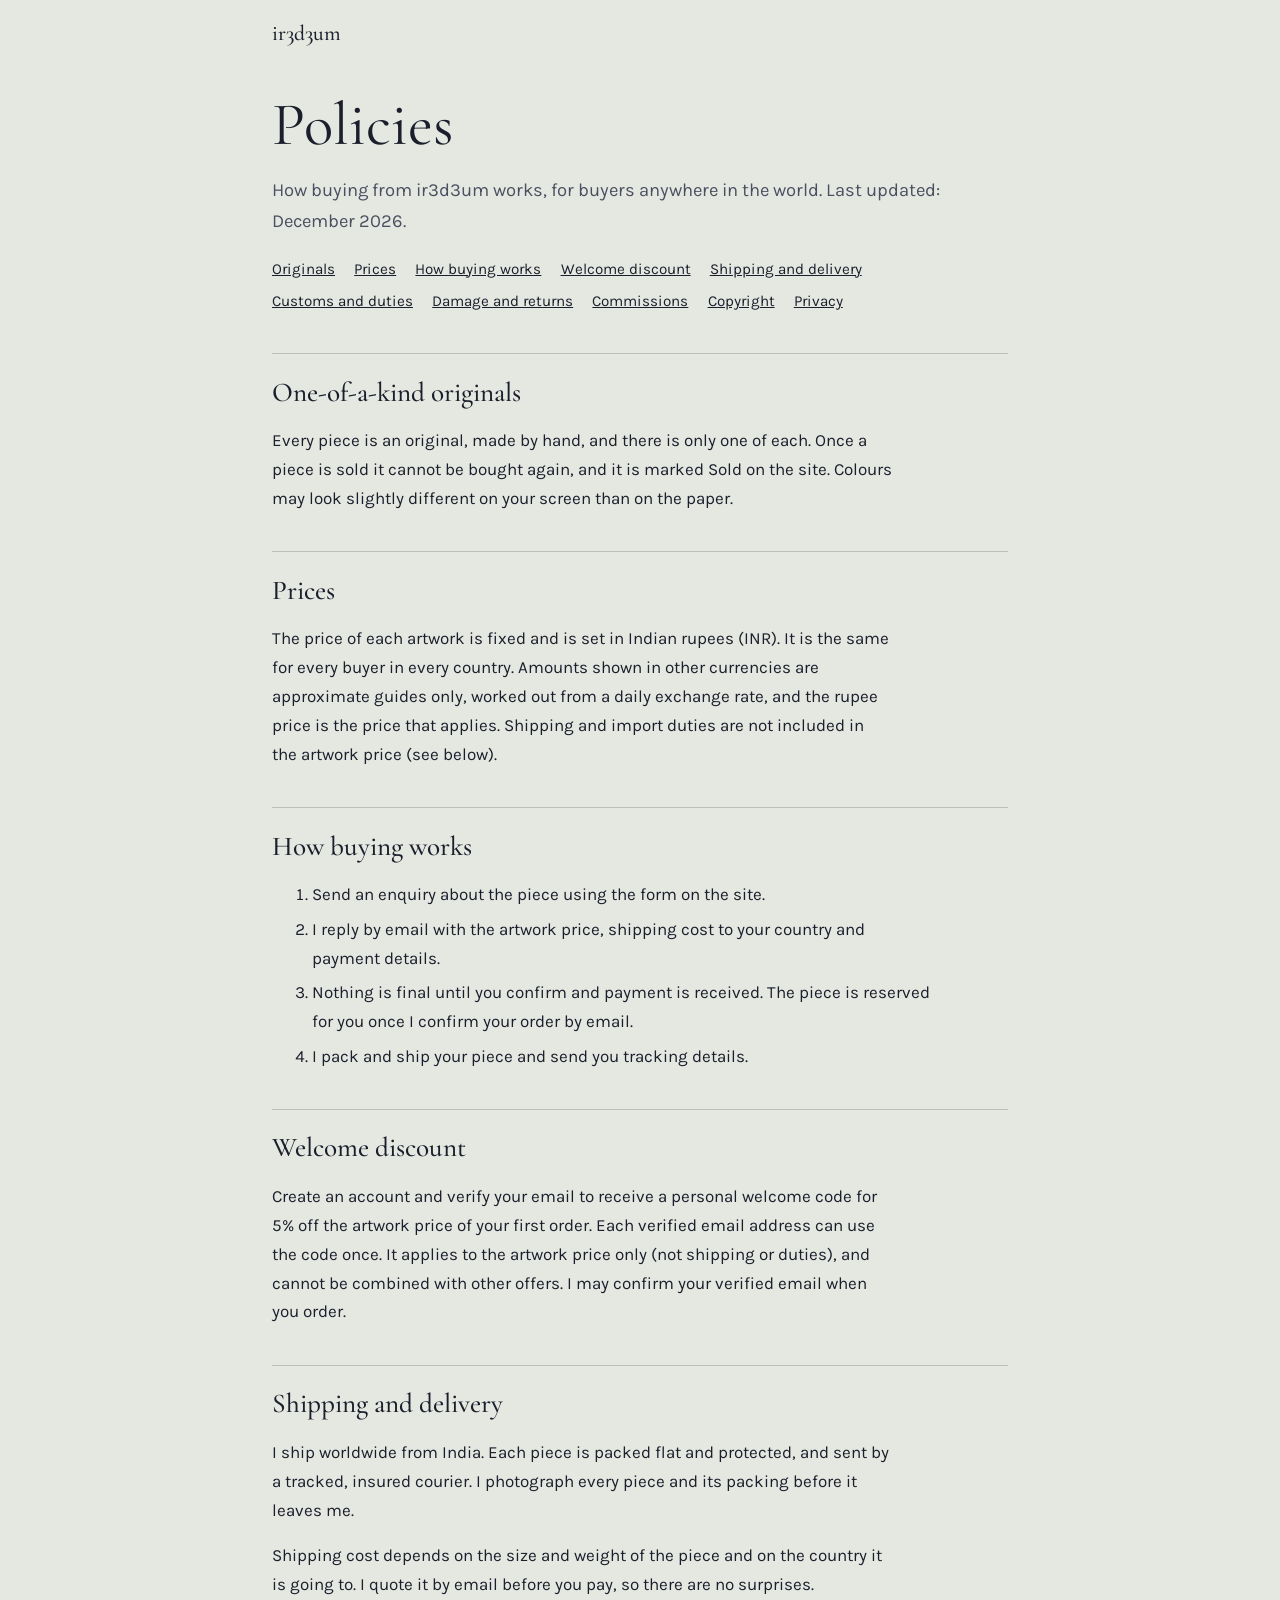
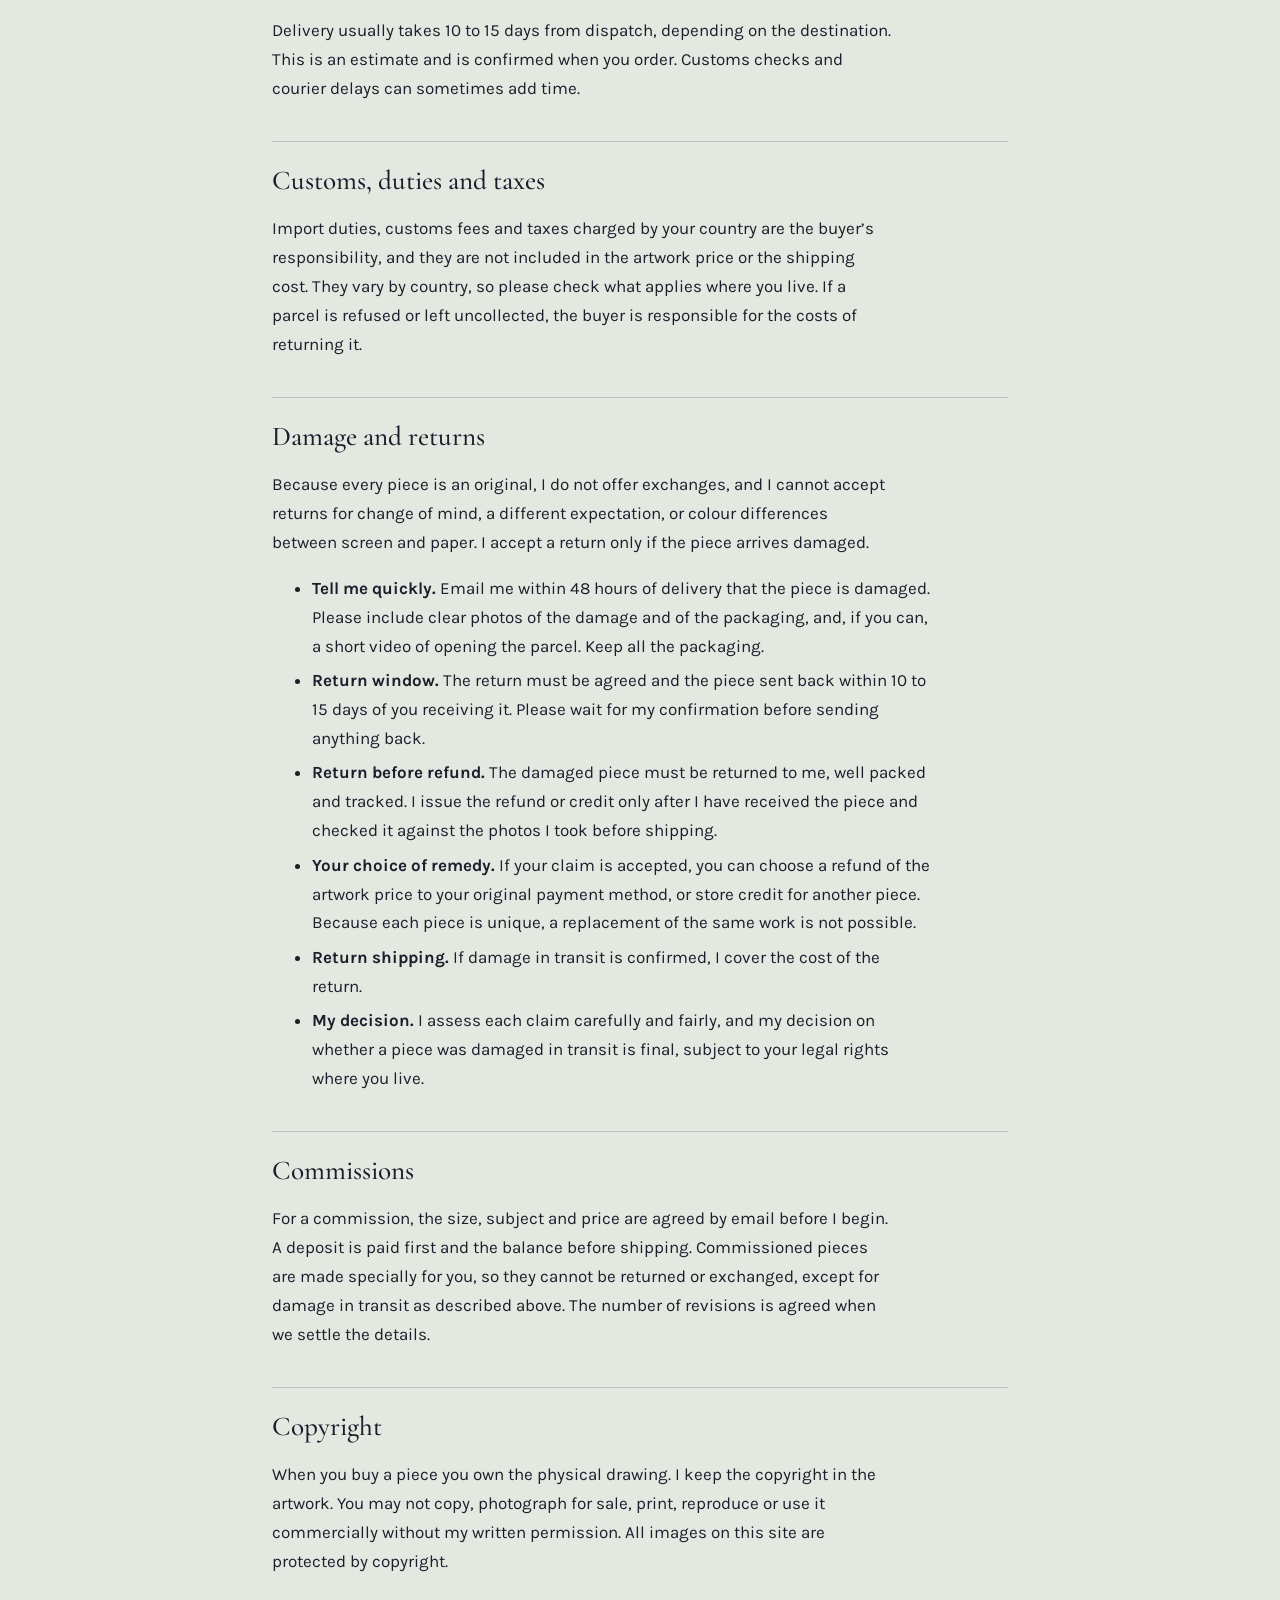
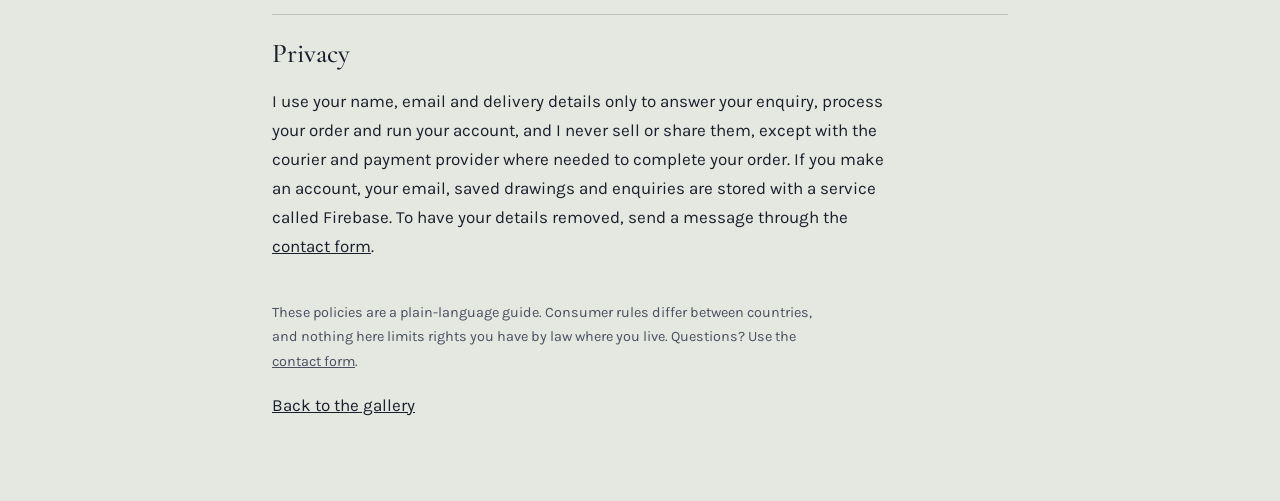
==== policies.html @ 34ef4c27 "Add ir3d3um website: gallery, admin page, inbox bot, accounts, policies" ====
<!DOCTYPE html>
<html lang="en"><head><meta charset="utf-8"><meta name="viewport" content="width=device-width,initial-scale=1">
<title>Policies | ir3d3um</title>
<link rel="preconnect" href="https://fonts.googleapis.com"><link rel="preconnect" href="https://fonts.gstatic.com" crossorigin>
<link href="https://fonts.googleapis.com/css2?family=Cormorant+Garamond:ital,wght@0,400;0,500;1,400&family=Karla:wght@400;500&display=swap" rel="stylesheet">
<style>
:root{--paper:#e5e7e1;--paper-2:#dcdfd8;--ink:#1a1f2b;--ink-soft:#4a5060;--seal:#a3322b;--line:#1a1f2b33;--serif:"Cormorant Garamond",Georgia,serif;--sans:"Karla",system-ui,sans-serif;color-scheme:light}
@media(prefers-color-scheme:dark){:root{--paper:#15181f;--paper-2:#1c2029;--ink:#e6e4dc;--ink-soft:#a5a9b4;--seal:#d4655c;--line:#e6e4dc33;color-scheme:dark}}
*{box-sizing:border-box}body{margin:0;background:var(--paper);color:var(--ink);font:400 1.0625rem/1.7 var(--sans);padding:0 1.25rem 4rem}
main{max-width:46rem;margin:0 auto}a{color:inherit}:focus-visible{outline:2px solid var(--seal);outline-offset:3px}
header{padding:1.25rem 0}header a{font:500 1.35rem var(--serif);text-decoration:none}
h1{font:400 clamp(2.4rem,8vw,3.8rem)/1.05 var(--serif);margin:1.5rem 0 .5rem}
h2{font:500 1.7rem/1.2 var(--serif);margin:2.4rem 0 .5rem;padding-top:1.4rem;border-top:1px solid var(--line)}
p,li{max-width:62ch}li{margin:.35rem 0}.lede{color:var(--ink-soft);font-size:1.15rem}.note{color:var(--ink-soft);font-size:.9rem;margin-top:2.5rem}
nav.toc{display:flex;flex-wrap:wrap;gap:.4rem 1.2rem;margin:1.2rem 0 0;font-size:.95rem}
</style></head><body><main>
<header><a href="index.html">ir3d3um</a></header>
<h1>Policies</h1>
<p class="lede">How buying from ir3d3um works, for buyers anywhere in the world. Last updated: <span id="upd">2026</span>.</p>
<nav class="toc" aria-label="Policy sections"><a href="#originals">Originals</a><a href="#prices">Prices</a><a href="#buying">How buying works</a><a href="#welcome">Welcome discount</a><a href="#shipping">Shipping and delivery</a><a href="#duties">Customs and duties</a><a href="#returns">Damage and returns</a><a href="#commissions">Commissions</a><a href="#copyright">Copyright</a><a href="#privacy">Privacy</a></nav>

<h2 id="originals">One-of-a-kind originals</h2>
<p>Every piece is an original, made by hand, and there is only one of each. Once a piece is sold it cannot be bought again, and it is marked Sold on the site. Colours may look slightly different on your screen than on the paper.</p>

<h2 id="prices">Prices</h2>
<p>The price of each artwork is fixed and is set in Indian rupees (INR). It is the same for every buyer in every country. Amounts shown in other currencies are approximate guides only, worked out from a daily exchange rate, and the rupee price is the price that applies. Shipping and import duties are not included in the artwork price (see below).</p>

<h2 id="buying">How buying works</h2>
<ol><li>Send an enquiry about the piece using the form on the site.</li>
<li>I reply by email with the artwork price, shipping cost to your country and payment details.</li>
<li>Nothing is final until you confirm and payment is received. The piece is reserved for you once I confirm your order by email.</li>
<li>I pack and ship your piece and send you tracking details.</li></ol>

<h2 id="welcome">Welcome discount</h2>
<p>Create an account and verify your email to receive a personal welcome code for 5% off the artwork price of your first order. Each verified email address can use the code once. It applies to the artwork price only (not shipping or duties), and cannot be combined with other offers. I may confirm your verified email when you order.</p>

<h2 id="shipping">Shipping and delivery</h2>
<p>I ship worldwide from India. Each piece is packed flat and protected, and sent by a tracked, insured courier. I photograph every piece and its packing before it leaves me.</p>
<p>Shipping cost depends on the size and weight of the piece and on the country it is going to. I quote it by email before you pay, so there are no surprises.</p>
<p>Delivery usually takes 10 to 15 days from dispatch, depending on the destination. This is an estimate and is confirmed when you order. Customs checks and courier delays can sometimes add time.</p>

<h2 id="duties">Customs, duties and taxes</h2>
<p>Import duties, customs fees and taxes charged by your country are the buyer’s responsibility, and they are not included in the artwork price or the shipping cost. They vary by country, so please check what applies where you live. If a parcel is refused or left uncollected, the buyer is responsible for the costs of returning it.</p>

<h2 id="returns">Damage and returns</h2>
<p>Because every piece is an original, I do not offer exchanges, and I cannot accept returns for change of mind, a different expectation, or colour differences between screen and paper. I accept a return only if the piece arrives damaged.</p>
<ul>
<li><strong>Tell me quickly.</strong> Email me within 48 hours of delivery that the piece is damaged. Please include clear photos of the damage and of the packaging, and, if you can, a short video of opening the parcel. Keep all the packaging.</li>
<li><strong>Return window.</strong> The return must be agreed and the piece sent back within 10 to 15 days of you receiving it. Please wait for my confirmation before sending anything back.</li>
<li><strong>Return before refund.</strong> The damaged piece must be returned to me, well packed and tracked. I issue the refund or credit only after I have received the piece and checked it against the photos I took before shipping.</li>
<li><strong>Your choice of remedy.</strong> If your claim is accepted, you can choose a refund of the artwork price to your original payment method, or store credit for another piece. Because each piece is unique, a replacement of the same work is not possible.</li>
<li><strong>Return shipping.</strong> If damage in transit is confirmed, I cover the cost of the return.</li>
<li><strong>My decision.</strong> I assess each claim carefully and fairly, and my decision on whether a piece was damaged in transit is final, subject to your legal rights where you live.</li></ul>

<h2 id="commissions">Commissions</h2>
<p>For a commission, the size, subject and price are agreed by email before I begin. A deposit is paid first and the balance before shipping. Commissioned pieces are made specially for you, so they cannot be returned or exchanged, except for damage in transit as described above. The number of revisions is agreed when we settle the details.</p>

<h2 id="copyright">Copyright</h2>
<p>When you buy a piece you own the physical drawing. I keep the copyright in the artwork. You may not copy, photograph for sale, print, reproduce or use it commercially without my written permission. All images on this site are protected by copyright.</p>

<h2 id="privacy">Privacy</h2>
<p>I use your name, email and delivery details only to answer your enquiry, process your order and run your account, and I never sell or share them, except with the courier and payment provider where needed to complete your order. If you make an account, your email, saved drawings and enquiries are stored with a service called Firebase. To have your details removed, send a message through the <a href="index.html#contact">contact form</a>.</p>

<p class="note">These policies are a plain-language guide. Consumer rules differ between countries, and nothing here limits rights you have by law where you live. Questions? Use the <a href="index.html#contact">contact form</a>.</p>
<p><a href="index.html">Back to the gallery</a></p>
</main><script>document.getElementById("upd").textContent=new Date().toLocaleDateString("en-GB",{month:"long",year:"numeric"})</script></body></html>
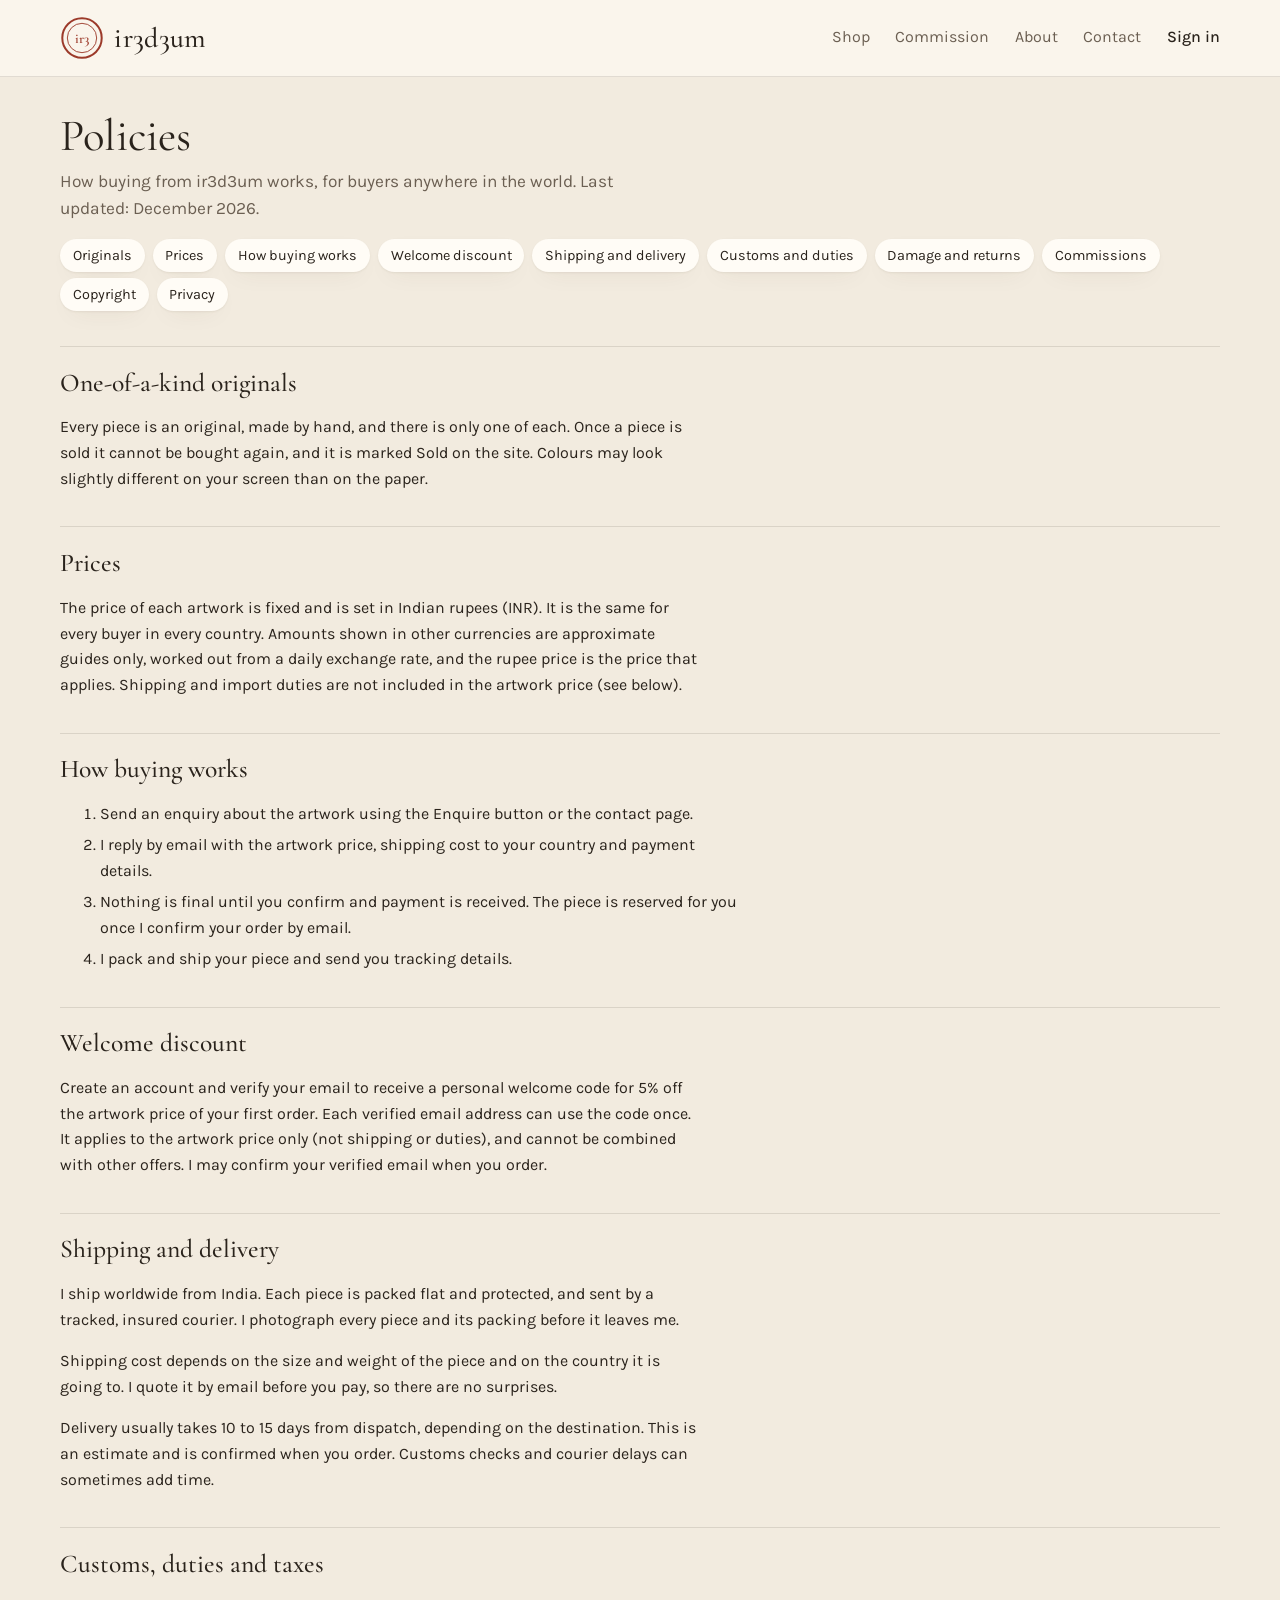
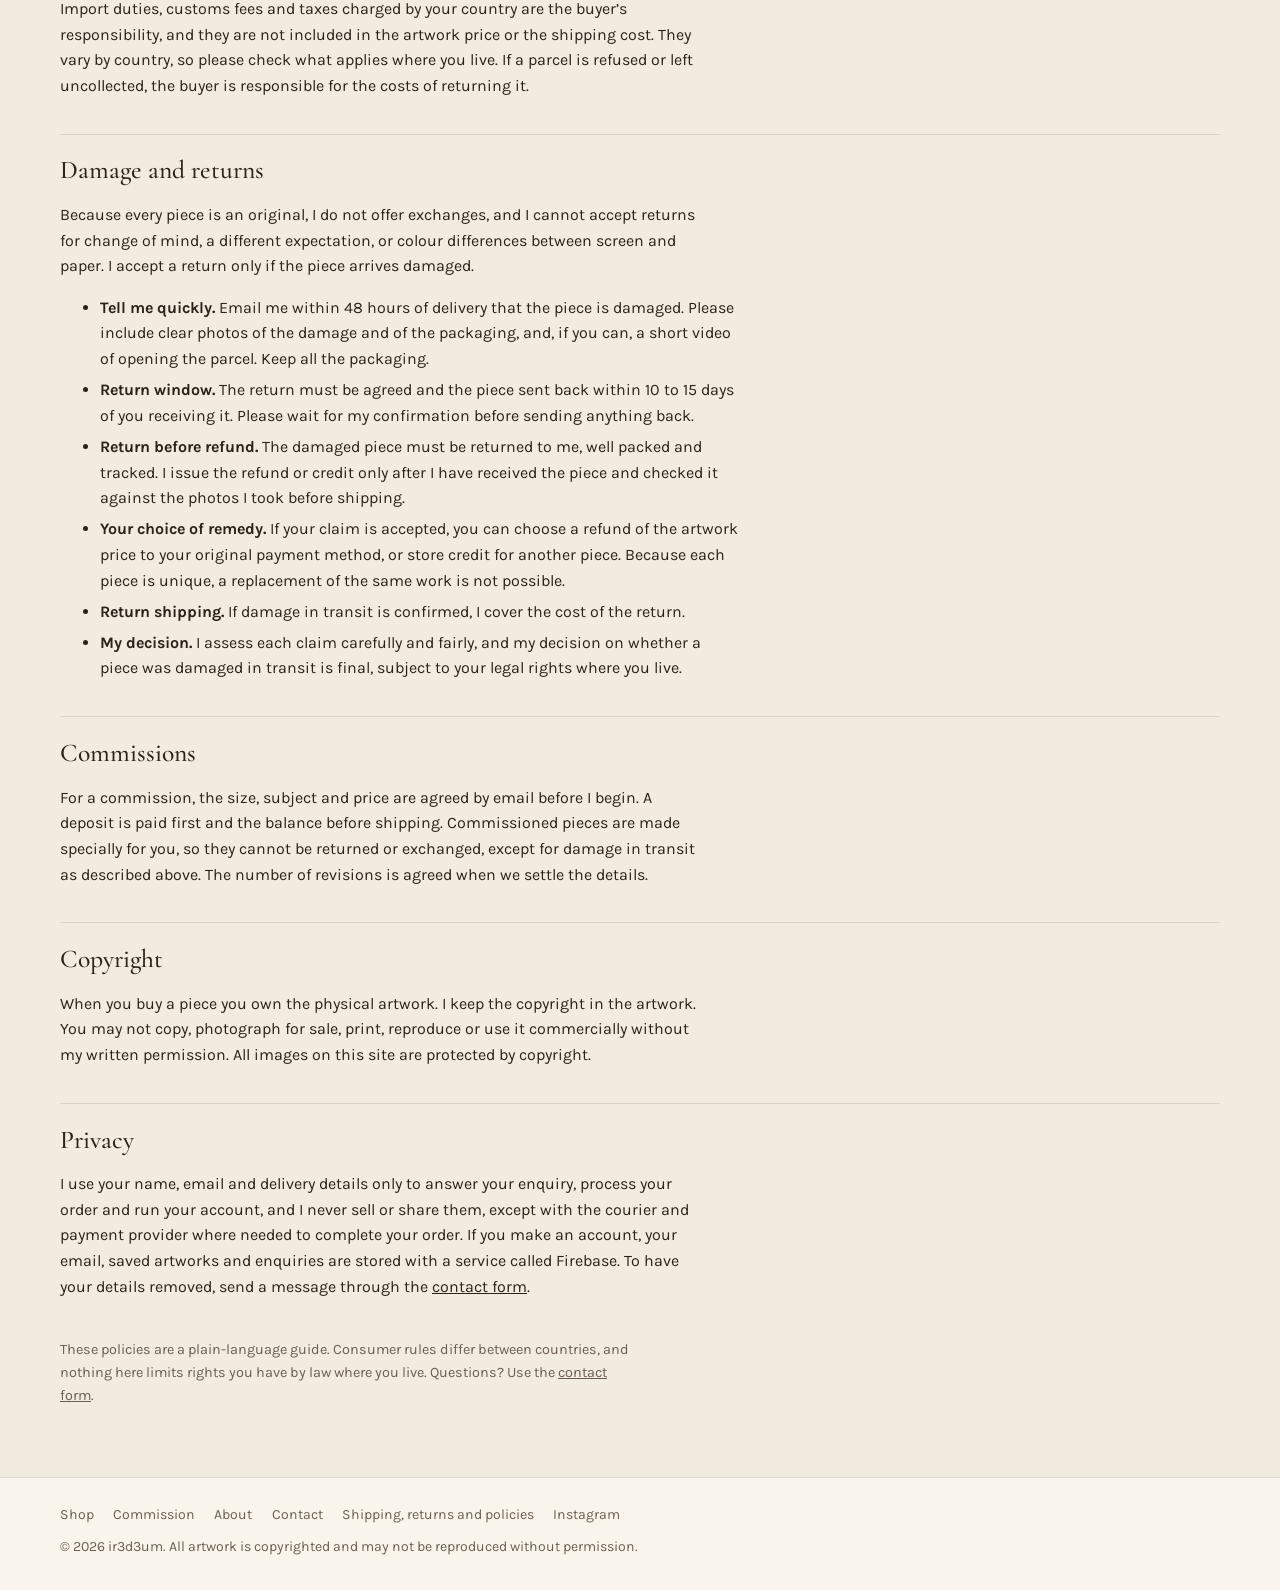
==== commit 57ed0701: "Add files via upload" ====
--- a/policies.html
+++ b/policies.html
@@ -1,20 +1,22 @@
 <!DOCTYPE html>
-<html lang="en"><head><meta charset="utf-8"><meta name="viewport" content="width=device-width,initial-scale=1">
+<html lang="en">
+<head>
+<meta charset="utf-8">
+<meta name="viewport" content="width=device-width, initial-scale=1, viewport-fit=cover">
 <title>Policies | ir3d3um</title>
+<meta name="description" content="Shipping, returns, customs, copyright and privacy for ir3d3um buyers worldwide.">
+<link rel="icon" href="data:image/svg+xml,%3Csvg xmlns='http://www.w3.org/2000/svg' viewBox='0 0 48 48'%3E%3Ccircle cx='24' cy='24' r='21' fill='none' stroke='%23a3322b' stroke-width='3'/%3E%3C/svg%3E">
 <link rel="preconnect" href="https://fonts.googleapis.com"><link rel="preconnect" href="https://fonts.gstatic.com" crossorigin>
-<link href="https://fonts.googleapis.com/css2?family=Cormorant+Garamond:ital,wght@0,400;0,500;1,400&family=Karla:wght@400;500&display=swap" rel="stylesheet">
-<style>
-:root{--paper:#e5e7e1;--paper-2:#dcdfd8;--ink:#1a1f2b;--ink-soft:#4a5060;--seal:#a3322b;--line:#1a1f2b33;--serif:"Cormorant Garamond",Georgia,serif;--sans:"Karla",system-ui,sans-serif;color-scheme:light}
-@media(prefers-color-scheme:dark){:root{--paper:#15181f;--paper-2:#1c2029;--ink:#e6e4dc;--ink-soft:#a5a9b4;--seal:#d4655c;--line:#e6e4dc33;color-scheme:dark}}
-*{box-sizing:border-box}body{margin:0;background:var(--paper);color:var(--ink);font:400 1.0625rem/1.7 var(--sans);padding:0 1.25rem 4rem}
-main{max-width:46rem;margin:0 auto}a{color:inherit}:focus-visible{outline:2px solid var(--seal);outline-offset:3px}
-header{padding:1.25rem 0}header a{font:500 1.35rem var(--serif);text-decoration:none}
-h1{font:400 clamp(2.4rem,8vw,3.8rem)/1.05 var(--serif);margin:1.5rem 0 .5rem}
-h2{font:500 1.7rem/1.2 var(--serif);margin:2.4rem 0 .5rem;padding-top:1.4rem;border-top:1px solid var(--line)}
-p,li{max-width:62ch}li{margin:.35rem 0}.lede{color:var(--ink-soft);font-size:1.15rem}.note{color:var(--ink-soft);font-size:.9rem;margin-top:2.5rem}
-nav.toc{display:flex;flex-wrap:wrap;gap:.4rem 1.2rem;margin:1.2rem 0 0;font-size:.95rem}
-</style></head><body><main>
-<header><a href="index.html">ir3d3um</a></header>
+<link href="https://fonts.googleapis.com/css2?family=Cormorant+Garamond:ital,wght@0,400;0,500;0,600;1,400&family=Karla:wght@400;500&display=swap" rel="stylesheet">
+<link rel="stylesheet" href="style.css">
+</head>
+<body>
+<header class="site-head"><div class="wrap">
+  <a class="brand" href="index.html" aria-label="ir3d3um home"><svg viewBox="0 0 48 48" aria-hidden="true"><circle cx="24" cy="24" r="21.5" fill="none" stroke="currentColor" stroke-width="2.2"/><circle cx="24" cy="24" r="16" fill="none" stroke="currentColor" stroke-width="1"/><text x="24" y="29" text-anchor="middle" font-family="Cormorant Garamond,Georgia,serif" font-size="15" font-weight="600" fill="currentColor">ir3</text></svg><span>ir3d3um</span></a>
+  <button class="menu-btn" type="button" aria-expanded="false" aria-controls="mainnav">Menu</button>
+  <nav class="mainnav" id="mainnav" aria-label="Main"><a href="index.html">Shop</a><a href="commission.html">Commission</a><a href="about.html">About</a><a href="contact.html">Contact</a><span id="acctslot" style="display:contents"></span></nav>
+</div></header>
+<main class="wrap page policies">
 <h1>Policies</h1>
 <p class="lede">How buying from ir3d3um works, for buyers anywhere in the world. Last updated: <span id="upd">2026</span>.</p>
 <nav class="toc" aria-label="Policy sections"><a href="#originals">Originals</a><a href="#prices">Prices</a><a href="#buying">How buying works</a><a href="#welcome">Welcome discount</a><a href="#shipping">Shipping and delivery</a><a href="#duties">Customs and duties</a><a href="#returns">Damage and returns</a><a href="#commissions">Commissions</a><a href="#copyright">Copyright</a><a href="#privacy">Privacy</a></nav>
@@ -26,7 +28,7 @@
 <p>The price of each artwork is fixed and is set in Indian rupees (INR). It is the same for every buyer in every country. Amounts shown in other currencies are approximate guides only, worked out from a daily exchange rate, and the rupee price is the price that applies. Shipping and import duties are not included in the artwork price (see below).</p>
 
 <h2 id="buying">How buying works</h2>
-<ol><li>Send an enquiry about the piece using the form on the site.</li>
+<ol><li>Send an enquiry about the artwork using the Enquire button or the contact page.</li>
 <li>I reply by email with the artwork price, shipping cost to your country and payment details.</li>
 <li>Nothing is final until you confirm and payment is received. The piece is reserved for you once I confirm your order by email.</li>
 <li>I pack and ship your piece and send you tracking details.</li></ol>
@@ -56,11 +58,22 @@
 <p>For a commission, the size, subject and price are agreed by email before I begin. A deposit is paid first and the balance before shipping. Commissioned pieces are made specially for you, so they cannot be returned or exchanged, except for damage in transit as described above. The number of revisions is agreed when we settle the details.</p>
 
 <h2 id="copyright">Copyright</h2>
-<p>When you buy a piece you own the physical drawing. I keep the copyright in the artwork. You may not copy, photograph for sale, print, reproduce or use it commercially without my written permission. All images on this site are protected by copyright.</p>
+<p>When you buy a piece you own the physical artwork. I keep the copyright in the artwork. You may not copy, photograph for sale, print, reproduce or use it commercially without my written permission. All images on this site are protected by copyright.</p>
 
 <h2 id="privacy">Privacy</h2>
-<p>I use your name, email and delivery details only to answer your enquiry, process your order and run your account, and I never sell or share them, except with the courier and payment provider where needed to complete your order. If you make an account, your email, saved drawings and enquiries are stored with a service called Firebase. To have your details removed, send a message through the <a href="index.html#contact">contact form</a>.</p>
+<p>I use your name, email and delivery details only to answer your enquiry, process your order and run your account, and I never sell or share them, except with the courier and payment provider where needed to complete your order. If you make an account, your email, saved artworks and enquiries are stored with a service called Firebase. To have your details removed, send a message through the <a href="contact.html">contact form</a>.</p>
 
-<p class="note">These policies are a plain-language guide. Consumer rules differ between countries, and nothing here limits rights you have by law where you live. Questions? Use the <a href="index.html#contact">contact form</a>.</p>
-<p><a href="index.html">Back to the gallery</a></p>
-</main><script>document.getElementById("upd").textContent=new Date().toLocaleDateString("en-GB",{month:"long",year:"numeric"})</script></body></html>
+<p class="note">These policies are a plain-language guide. Consumer rules differ between countries, and nothing here limits rights you have by law where you live. Questions? Use the <a href="contact.html">contact form</a>.</p>
+</main>
+<style>.policies h2{font:500 1.6rem/1.2 var(--serif);margin:2.2rem 0 .5rem;padding-top:1.3rem;border-top:1px solid var(--line)}.policies p,.policies li{max-width:64ch}.policies li{margin:.35rem 0}.policies .lede{margin-bottom:.8rem}.policies .toc{display:flex;flex-wrap:wrap;gap:.4rem .5rem;margin:1rem 0 0}.policies .toc a{background:var(--card);border-radius:999px;padding:.3rem .8rem;text-decoration:none;font-size:.9rem;box-shadow:var(--shadow)}.policies .note{color:var(--ink-soft);font-size:.9rem;margin-top:2.4rem}</style>
+<script>(function(){var u=document.getElementById("upd");if(u)u.textContent=new Date().toLocaleDateString("en-GB",{month:"long",year:"numeric"})})()</script>
+<footer class="site-foot"><div class="wrap">
+  <nav aria-label="Footer"><a href="index.html">Shop</a><a href="commission.html">Commission</a><a href="about.html">About</a><a href="contact.html">Contact</a><a href="policies.html">Shipping, returns and policies</a><a href="https://www.instagram.com/ir3d3um" target="_blank" rel="noopener">Instagram</a></nav>
+  <span>© 2026 ir3d3um. All artwork is copyrighted and may not be reproduced without permission.</span>
+</div></footer>
+<script src="site-config.js"></script>
+<script src="common.js"></script>
+<script src="firebase-config.js"></script>
+<script src="accounts.js"></script>
+</body>
+</html>
--- a/style.css
+++ b/style.css
@@ -0,0 +1,170 @@
+:root{
+  --paper:#f2ebdf; --bar:#faf5ec; --card:#fffcf6; --tile:#e9dfcf; --ink:#2a231c; --ink-soft:#6b5f52; --seal:#9c3a2a; --seal-ink:#ffffff; --line:#2a231c1f;
+  --serif:"Cormorant Garamond",Georgia,"Times New Roman",serif; --sans:"Karla",system-ui,-apple-system,"Segoe UI",sans-serif;
+  --r-sm:8px; --r:12px; --r-lg:16px; --shadow:0 1px 2px #4a3a2614,0 8px 24px -14px #4a3a2640;
+  color-scheme:light;
+}
+@media (prefers-color-scheme:dark){:root:not([data-theme="light"]){--paper:#1c1915;--bar:#24201b;--card:#2a251f;--tile:#332d26;--ink:#efe7da;--ink-soft:#b5a998;--seal:#d97a62;--line:#efe7da24;color-scheme:dark}}
+:root[data-theme="dark"]{--paper:#1c1915;--bar:#24201b;--card:#2a251f;--tile:#332d26;--ink:#efe7da;--ink-soft:#b5a998;--seal:#d97a62;--line:#efe7da24;color-scheme:dark}
+*,*::before,*::after{box-sizing:border-box}
+[hidden]{display:none!important}
+html{scroll-behavior:smooth}
+body{margin:0;background:var(--paper);color:var(--ink);font:400 1rem/1.6 var(--sans);-webkit-font-smoothing:antialiased}
+a{color:inherit}
+:focus-visible{outline:2px solid var(--seal);outline-offset:3px;border-radius:4px}
+.wrap{max-width:76rem;margin:0 auto;padding:0 max(1rem,env(safe-area-inset-left)) 0 max(1rem,env(safe-area-inset-right))}
+@media (min-width:760px){.wrap{padding:0 1.75rem}}
+
+/* header bar */
+.site-head{position:sticky;top:0;z-index:20;background:var(--bar);border-bottom:1px solid var(--line)}
+.site-head .wrap{display:flex;align-items:center;justify-content:space-between;gap:1rem;min-height:76px}
+.brand{display:flex;align-items:center;gap:.65rem;text-decoration:none}
+.brand svg{width:44px;height:44px;color:var(--seal);flex:none}
+.brand span{font:500 1.75rem/1 var(--serif);letter-spacing:.01em}
+.mainnav{display:flex;align-items:center;gap:1.6rem}
+.mainnav a{text-decoration:none;font-size:1rem;color:var(--ink-soft);padding:.35rem 0;border-bottom:2px solid transparent}
+.mainnav a:hover,.mainnav a[aria-current=page]{color:var(--ink);border-color:var(--seal)}
+.mainnav a.acct{color:var(--ink);font-weight:500}
+.menu-btn{display:none;background:none;border:1px solid var(--line);border-radius:var(--r-sm);padding:.45rem .8rem;font:inherit;color:var(--ink);cursor:pointer}
+@media (max-width:700px){
+  .menu-btn{display:block}
+  .mainnav{display:none;position:absolute;left:0;right:0;top:100%;background:var(--bar);border-bottom:1px solid var(--line);flex-direction:column;align-items:stretch;gap:0;padding:.5rem 1rem 1rem}
+  .mainnav.open{display:flex}
+  .mainnav a{padding:.75rem .25rem;border-bottom:1px solid var(--line)}
+  .brand span{font-size:1.5rem}.brand svg{width:38px;height:38px}
+}
+
+/* buttons */
+.btn{display:inline-flex;align-items:center;justify-content:center;gap:.4rem;background:var(--ink);color:var(--paper);border:1px solid var(--ink);border-radius:var(--r-sm);padding:.7rem 1.2rem;font:500 1rem var(--sans);text-decoration:none;cursor:pointer;transition:background .15s,color .15s,border-color .15s}
+.btn:hover{background:var(--seal);border-color:var(--seal);color:var(--seal-ink)}
+.btn.ghost{background:transparent;color:var(--ink);border-color:color-mix(in srgb,var(--ink) 35%,transparent)}
+.btn.ghost:hover{background:var(--ink);color:var(--paper);border-color:var(--ink)}
+.btn.small{padding:.5rem .9rem;font-size:.92rem}
+.btn.block{width:100%}
+
+/* compact hero */
+.hero{padding-top:2rem;padding-bottom:1.25rem}
+.hero h1{font:400 clamp(1.9rem,3.6vw,2.7rem)/1.1 var(--serif);margin:0;letter-spacing:-.005em}
+.hero p{margin:.5rem 0 0;color:var(--ink-soft);max-width:52ch}
+
+/* shop toolbar */
+.shopbar{display:flex;align-items:baseline;justify-content:space-between;gap:1rem;flex-wrap:wrap;padding:1rem 0 1.1rem;border-top:1px solid var(--line)}
+.shopbar h2{font:500 1.6rem/1.2 var(--serif);margin:0}
+.shopbar .count{color:var(--ink-soft);font-size:.9rem;margin-left:.5rem;font-family:var(--sans)}
+.cur{display:flex;align-items:center;gap:.35rem;color:var(--ink-soft);font-size:.85rem}
+.cur select{font:inherit;font-size:.85rem;color:var(--ink-soft);background:transparent;border:0;padding:.2rem .1rem;cursor:pointer}
+.cur select:hover{color:var(--ink)}
+
+/* product grid */
+.grid{display:grid;grid-template-columns:repeat(2,minmax(0,1fr));gap:.9rem;padding-bottom:3rem}
+@media (min-width:760px){.grid{grid-template-columns:repeat(3,minmax(0,1fr));gap:1.4rem}}
+@media (min-width:1100px){.grid{grid-template-columns:repeat(4,minmax(0,1fr))}}
+.card{display:flex;flex-direction:column;background:var(--card);border-radius:var(--r);overflow:hidden;box-shadow:var(--shadow)}
+.media{position:relative;aspect-ratio:4/5;background:var(--tile)}
+.media .open{position:absolute;inset:0;display:block;width:100%;height:100%;padding:.8rem;border:0;background:transparent;cursor:zoom-in}
+.media img{width:100%;height:100%;object-fit:contain;display:block;-webkit-user-select:none;user-select:none;-webkit-touch-callout:none}
+.wm{position:absolute;inset:0;display:flex;align-items:center;justify-content:center;color:#fff;opacity:.2;font:600 clamp(.9rem,2.4vw,1.3rem)/1 var(--serif);transform:rotate(-24deg);pointer-events:none;user-select:none;text-shadow:0 0 2px #0008;letter-spacing:.12em}
+.soldtag{position:absolute;top:.6rem;left:.6rem;background:var(--seal);color:#fff;font:500 .75rem var(--sans);letter-spacing:.04em;padding:.25rem .6rem;border-radius:999px;pointer-events:none}
+.heart{position:absolute;top:.55rem;right:.55rem;z-index:2;width:34px;height:34px;display:grid;place-items:center;padding:0;border:0;border-radius:50%;background:color-mix(in srgb,var(--card) 88%,transparent);color:var(--ink);cursor:pointer;box-shadow:0 1px 3px #0002;transition:transform .15s}
+.heart:hover{transform:scale(1.08)}
+.heart svg{width:18px;height:18px}
+.heart[aria-pressed=true]{color:var(--seal)}
+.heart[aria-pressed=true] svg path{fill:currentColor}
+.info{display:flex;flex-direction:column;gap:.15rem;padding:.8rem .9rem .9rem;flex:1}
+.info h3{font:500 1.2rem/1.2 var(--serif);margin:0}
+.info .meta{color:var(--ink-soft);font-size:.82rem;line-height:1.35}
+.info .price{font-weight:500;margin-top:.3rem;font-size:.95rem}
+.info .price.sold{color:var(--seal)}
+.info .btn{margin-top:auto}
+.info .btnrow{margin-top:.7rem}
+@media (max-width:480px){.info{padding:.65rem .7rem .75rem}.info h3{font-size:1.05rem}.info .btn{padding:.5rem .6rem;font-size:.85rem}}
+
+/* page content */
+.page{padding-top:2.2rem;padding-bottom:3.5rem}
+.page h1{font:400 clamp(2rem,4vw,2.8rem)/1.1 var(--serif);margin:0 0 .4rem}
+.page .lede{color:var(--ink-soft);font-size:1.08rem;max-width:56ch;margin:0 0 1.6rem}
+.prose p{max-width:62ch;margin:0 0 1rem}
+.panel{background:var(--card);border-radius:var(--r-lg);padding:1.4rem;box-shadow:var(--shadow)}
+@media (min-width:760px){.panel{padding:2rem}}
+.two{display:grid;gap:1.5rem}
+@media (min-width:900px){.two{grid-template-columns:1fr 1.15fr;gap:2.5rem;align-items:start}}
+.pull{font:italic 400 clamp(1.6rem,3vw,2.2rem)/1.25 var(--serif);margin:0}
+.steps{list-style:none;margin:0 0 1.6rem;padding:0;display:grid;gap:.9rem;counter-reset:s}
+.steps li{counter-increment:s;background:var(--card);border-radius:var(--r);padding:1rem 1rem 1rem 3.4rem;position:relative;box-shadow:var(--shadow)}
+.steps li::before{content:counter(s);position:absolute;left:1rem;top:.85rem;width:1.7rem;height:1.7rem;border-radius:50%;display:grid;place-items:center;background:var(--seal);color:#fff;font:500 .9rem var(--sans)}
+
+/* forms */
+.irform{display:grid;gap:.9rem;max-width:36rem}
+.irform label{display:grid;gap:.3rem;font-size:.88rem;color:var(--ink-soft)}
+.irform input,.irform select,.irform textarea{width:100%;font:inherit;font-size:1rem;color:var(--ink);background:var(--paper);border:1px solid var(--line);border-radius:var(--r-sm);padding:.7rem .8rem}
+.irform input:focus,.irform select:focus,.irform textarea:focus{outline:2px solid var(--seal);outline-offset:0;border-color:transparent}
+.irform input[type=file]{padding:.55rem;background:var(--tile)}
+.irform .hint,.formstatus{font-size:.85rem;color:var(--ink-soft);margin:0}
+.formstatus.bad{color:var(--seal)}
+.row2{display:grid;gap:.9rem}
+@media (min-width:560px){.row2{grid-template-columns:1fr 1fr}}
+
+/* banner and footer */
+.banner{background:var(--seal);color:#fff;text-align:center;padding:.55rem 2.6rem;font:500 .92rem var(--sans);position:relative}
+.banner button{position:absolute;right:.6rem;top:50%;transform:translateY(-50%);background:none;border:0;color:#fff;font-size:1.3rem;cursor:pointer}
+.site-foot{border-top:1px solid var(--line);background:var(--bar);color:var(--ink-soft);font-size:.88rem}
+.site-foot .wrap{display:flex;flex-wrap:wrap;gap:.6rem 1.6rem;justify-content:space-between;padding-top:1.6rem;padding-bottom:2rem}
+.site-foot nav{display:flex;flex-wrap:wrap;gap:.4rem 1.2rem}
+.site-foot a{text-decoration:none}.site-foot a:hover{color:var(--ink);text-decoration:underline}
+
+/* dialogs */
+dialog{border:0;border-radius:var(--r-lg);padding:0;max-width:94vw;max-height:94vh;background:transparent;color:var(--ink)}
+dialog::backdrop{background:#000c}
+.viewer{display:flex;flex-direction:column;align-items:center;gap:.7rem;padding:.2rem}
+.viewer .frame{position:relative;line-height:0;border-radius:var(--r);overflow:hidden}
+.viewer img{display:block;max-width:92vw;max-height:72vh;width:auto;height:auto;-webkit-user-select:none;user-select:none;-webkit-touch-callout:none}
+.viewer .wm{font-size:clamp(1.4rem,6vw,2.8rem)}
+.viewer canvas{display:block;max-width:92vw;max-height:66vh;width:auto;height:auto;border-radius:var(--r)}
+#roomcanvas{touch-action:none;cursor:grab}
+.cap{color:#eee;text-align:center;margin:0;font:1.05rem/1.4 var(--serif)}
+.acts{display:flex;flex-wrap:wrap;gap:.5rem;justify-content:center}
+.acts .btn.ghost{color:#fff;border-color:#fff8}
+.acts .btn.ghost:hover{background:#fff;color:#111;border-color:#fff}
+.acts label.btn input{display:none}
+.fine{color:#bbb;font-size:.78rem;text-align:center;max-width:34rem;margin:0}
+.fine input[type=range]{vertical-align:middle;width:9rem}
+.closex{position:fixed;top:.8rem;right:.8rem;width:40px;height:40px;border-radius:50%;border:0;background:#fff;color:#111;font-size:1.4rem;line-height:1;cursor:pointer}
+
+/* account dialogs */
+.sheet{background:var(--card);color:var(--ink);padding:1.4rem;width:min(30rem,92vw);border-radius:var(--r-lg);overflow:auto;max-height:92vh}
+.sheet h3{font:500 1.6rem var(--serif);margin:0 0 .6rem}.sheet h4{font:500 1.15rem var(--serif);margin:1.3rem 0 .5rem}
+.tabs{display:grid;grid-template-columns:1fr 1fr;background:var(--tile);border-radius:var(--r-sm);padding:4px;margin:0 0 1rem}
+.tabs button{border:0;background:transparent;border-radius:6px;padding:.55rem;font:500 .95rem var(--sans);color:var(--ink-soft);cursor:pointer}
+.tabs button[aria-selected=true]{background:var(--card);color:var(--ink);box-shadow:0 1px 3px #0002}
+.chk{display:flex!important;align-items:center;gap:.5rem;font-size:.92rem;color:var(--ink)}
+.chk input{width:auto!important}
+.verbox{background:var(--tile);padding:.9rem;border-radius:var(--r-sm);margin:.4rem 0 .2rem}
+.verbox strong{display:block;font:500 1.05rem var(--serif)}
+.verbox code{display:inline-block;background:var(--ink);color:var(--paper);padding:.25rem .6rem;border-radius:6px;font-size:1.05rem;letter-spacing:.08em;margin:.4rem 0}
+.verbox .btn{margin:.4rem .4rem 0 0}
+.favgrid{display:grid;grid-template-columns:repeat(auto-fill,minmax(110px,1fr));gap:.6rem}
+.favitem{background:var(--tile);border:0;border-radius:var(--r-sm);padding:.4rem;cursor:pointer;color:var(--ink);font:inherit;font-size:.8rem;text-align:left}
+.favitem img{width:100%;height:90px;object-fit:contain;display:block;margin-bottom:.3rem}
+.enqlist{list-style:none;padding:0;margin:0}.enqlist li{padding:.5rem 0;border-bottom:1px solid var(--line)}.enqlist span{display:block;font-size:.85rem;color:var(--ink-soft)}
+.textlink{background:none;border:0;padding:0;font:inherit;font-size:.88rem;color:var(--ink-soft);text-decoration:underline;cursor:pointer}
+
+@media print{.grid,dialog{display:none!important}body::before{content:"Artwork is copyrighted. Printing is not permitted.";display:block;padding:2rem}}
+@media (prefers-reduced-motion:reduce){html{scroll-behavior:auto}*{transition:none!important}}
+
+/* tablets: tighter nav so all links fit */
+@media (min-width:701px) and (max-width:980px){.mainnav{gap:1.1rem}.mainnav a{font-size:.95rem}.brand span{font-size:1.55rem}}
+/* touch screens: bigger tap targets */
+@media (hover:none),(pointer:coarse){
+  .heart{width:40px;height:40px}.heart svg{width:20px;height:20px}
+  .info .btn,.btn.small{min-height:44px}
+  .mainnav a{min-height:44px;display:flex;align-items:center}
+  .cur select{padding:.5rem .2rem}
+}
+/* phones */
+@media (max-width:480px){
+  .hero{padding-top:1.4rem;padding-bottom:1rem}.hero h1{font-size:1.75rem}.hero p{font-size:.95rem}
+  .shopbar h2{font-size:1.4rem}
+  .page{padding-top:1.6rem}.page h1{font-size:1.9rem}.panel{padding:1.1rem}
+  .acts .btn{flex:1 1 auto}
+  .closex{top:.6rem;right:.6rem}
+}
